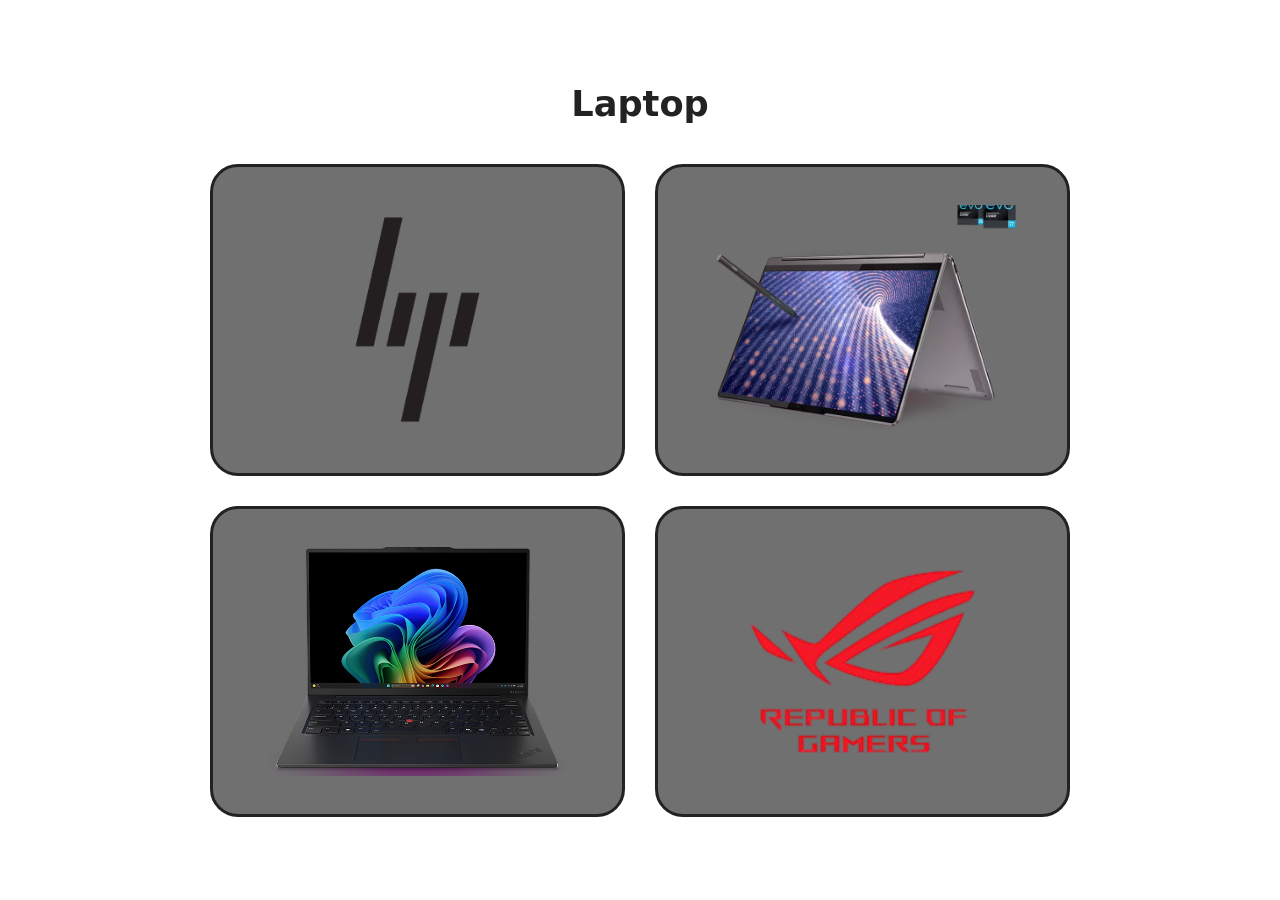
==== index.html @ 281d0527 "Changed the name of the file for home page from "Main.html" to "index.html"" ====
<!DOCTYPE html>
<html lang="en">
<head>
    <meta charset="UTF-8">
    <meta name="viewport" content="width=device-width, initial-scale=1.0">
    <title>Laptop Options</title>
    <link rel="stylesheet" href="style.css">
</head>
<body>

    <div class="container">
        <h1>Laptop</h1>
        
        <div class="grid">
            <a href="everyday-laptop.html" class="card">
                <img src="hp.png" alt="Option 1">
            </a>
            
            <a href="2-in-1-laptops.html" class="card">
                <img src="lenovo.avif" alt="Option 2">
            </a>
            
            <a href="ultrabook.html" class="card">
                <img src="thinking.png" alt="Option 3">
            </a>
            
            <a href="gaming-laptop.html" class="card">
                <img src="asus.png" alt="Option 4">
            </a>
        </div>
    </div>

</body>
</html>
---- style.css ----
* {
    box-sizing: border-box;
    margin: 0;
    padding: 0;
}

body {
    display: flex;
    justify-content: center;
    align-items: center;
    min-height: 100vh;
    background-color: #ffffff;
    font-family: system-ui, -apple-system, BlinkMacSystemFont, 'Segoe UI', Roboto, sans-serif;
    background-color: rgb(255, 251, 247)
    margin: 0;
    ;
}

.container {
    text-align: center;
    max-width: 900px;
    width: 90%;
    padding: 20px;
}

h1 {
    font-size: 2.2rem;
    font-weight: 700;
    color: #222222;
    margin-bottom: 40px;
}

.grid {
    display: grid;
    grid-template-columns: repeat(2, 1fr);
    align-items: center;
    justify-items: center;
    gap: 30px;
}

.card {
    display: flex;
    aspect-ratio: 4 / 3;
    justify-content: center;
    align-items: center;
    border: 3px solid #222222;
    border-radius: 28px;
    overflow: hidden;
    background-color: #707070;
    transition: transform 0.2s ease, box-shadow 0.2s ease;
}

.card img {
    width: 75%;
    height: 75%;
    object-fit: cover;
    display: block;
    align-items: center;
    
}

.card:hover {
    transform: translateY(-4px);
    box-shadow: 0 8px 20px rgba(0, 0, 0, 0.12);
}
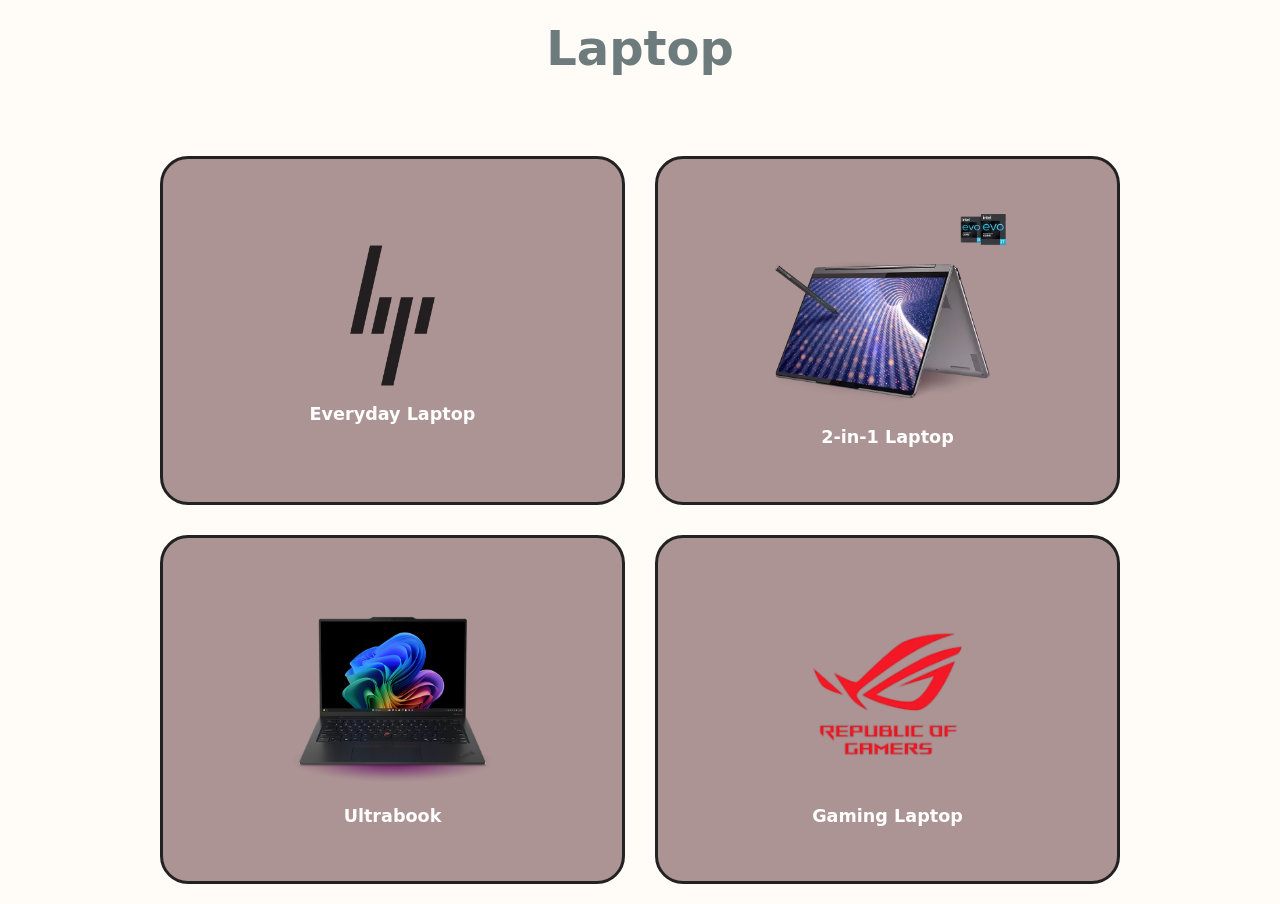
==== commit c1f45531: "Added a folder where you can see the feedback from three people" ====
--- a/index.html
+++ b/index.html
@@ -14,18 +14,22 @@
         <div class="grid">
             <a href="everyday-laptop.html" class="card">
                 <img src="hp.png" alt="Option 1">
+                <span>Everyday Laptop</span>
             </a>
             
             <a href="2-in-1-laptops.html" class="card">
                 <img src="lenovo.avif" alt="Option 2">
+                <span>2-in-1 Laptop</span>
             </a>
             
             <a href="ultrabook.html" class="card">
                 <img src="thinking.png" alt="Option 3">
+                <span>Ultrabook</span>
             </a>
             
             <a href="gaming-laptop.html" class="card">
                 <img src="asus.png" alt="Option 4">
+                <span>Gaming Laptop</span>
             </a>
         </div>
     </div>
--- a/style.css
+++ b/style.css
@@ -9,25 +9,23 @@
     justify-content: center;
     align-items: center;
     min-height: 100vh;
-    background-color: #ffffff;
+    background-color: rgb(255, 251, 247);
     font-family: system-ui, -apple-system, BlinkMacSystemFont, 'Segoe UI', Roboto, sans-serif;
-    background-color: rgb(255, 251, 247)
-    margin: 0;
-    ;
+
 }
 
 .container {
     text-align: center;
-    max-width: 900px;
+    max-width: 1000px;
     width: 90%;
     padding: 20px;
 }
 
 h1 {
-    font-size: 2.2rem;
+    font-size: 3rem;
     font-weight: 700;
-    color: #222222;
-    margin-bottom: 40px;
+    color: #6e7b7c;
+    margin-bottom: 80px;
 }
 
 .grid {
@@ -39,27 +37,38 @@
 }
 
 .card {
+    width: 100%;
     display: flex;
-    aspect-ratio: 4 / 3;
+    flex-direction: column;
     justify-content: center;
     align-items: center;
+    aspect-ratio: 4 / 3;
     border: 3px solid #222222;
     border-radius: 28px;
     overflow: hidden;
-    background-color: #707070;
+    background-color: #ac9494;
+    text-decoration: none;
+    padding: 15px;
     transition: transform 0.2s ease, box-shadow 0.2s ease;
 }
 
 .card img {
-    width: 75%;
-    height: 75%;
-    object-fit: cover;
+    width: 65%;
+    height: auto;
+    max-height: 65%;
+    object-fit: contain;
     display: block;
-    align-items: center;
-    
+}
+
+.card span {
+    margin-top: 10px;
+    color: #ffffff;
+    font-size: 1.1rem;
+    font-weight: 600;
+    text-align: center;
 }
 
 .card:hover {
     transform: translateY(-4px);
     box-shadow: 0 8px 20px rgba(0, 0, 0, 0.12);
-}
+}
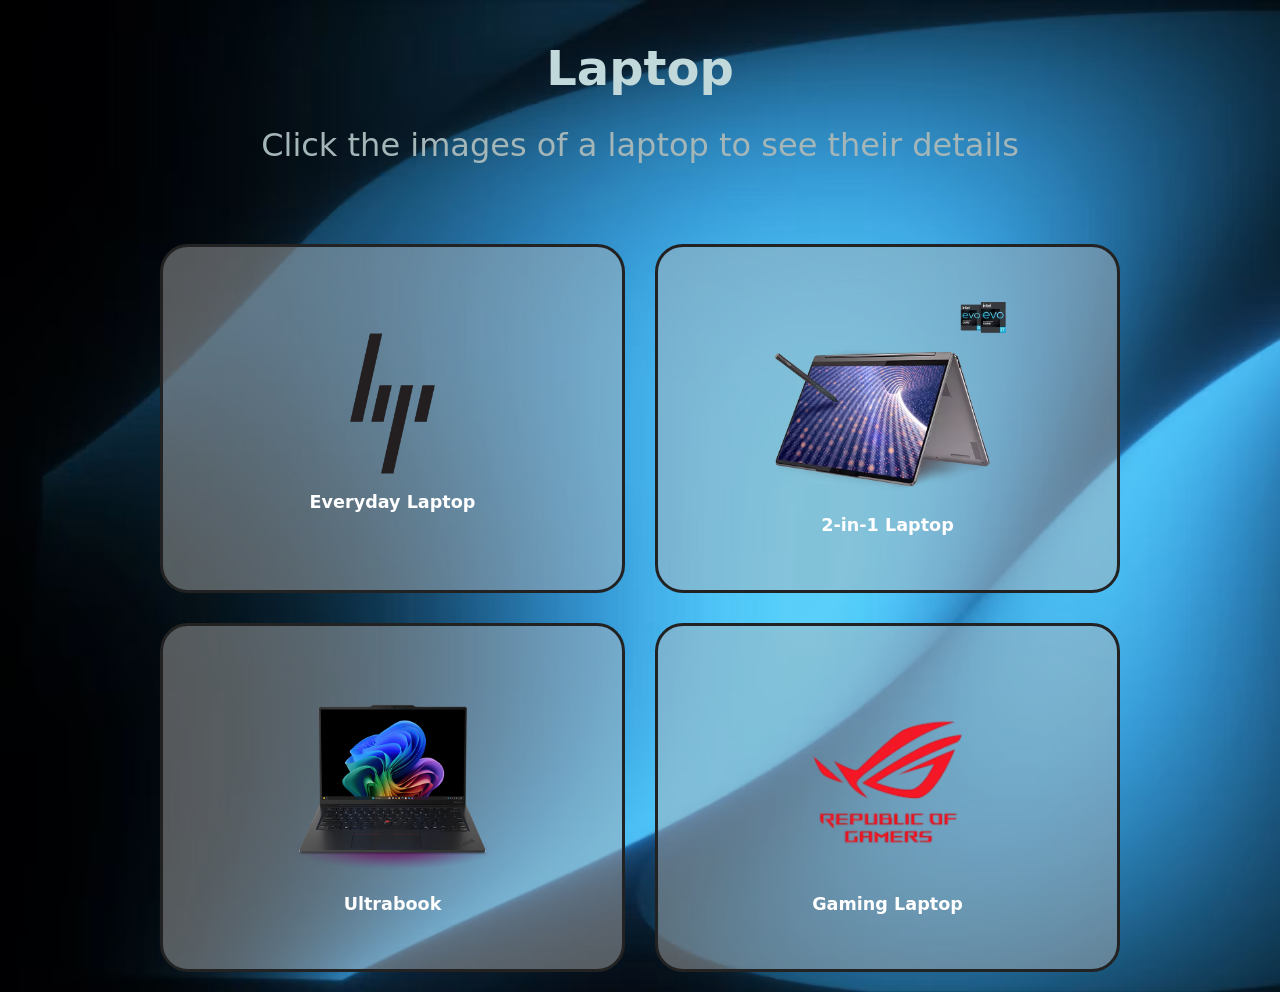
==== commit 56552d24: "Changed the color of the Headings so its easier to read them and added a smaller heading on the home" ====
--- a/index.html
+++ b/index.html
@@ -10,6 +10,7 @@
 
     <div class="container">
         <h1>Laptop</h1>
+        <h2>Click the images of a laptop to see their details</h2>
         
         <div class="grid">
             <a href="everyday-laptop.html" class="card">
--- a/style.css
+++ b/style.css
@@ -11,7 +11,8 @@
     min-height: 100vh;
     background-color: rgb(255, 251, 247);
     font-family: system-ui, -apple-system, BlinkMacSystemFont, 'Segoe UI', Roboto, sans-serif;
-
+    background-image: url('black\ and\ blue.avif');
+    background-size: cover;
 }
 
 .container {
@@ -24,7 +25,15 @@
 h1 {
     font-size: 3rem;
     font-weight: 700;
-    color: #6e7b7c;
+    color: #c2d9db;
+    margin-bottom: 30px;
+    margin-top: 20px;
+}
+
+h2 {
+    font-size: 2rem;
+    font-weight: 400;
+    color: #a4b6b8;
     margin-bottom: 80px;
 }
 
@@ -46,7 +55,7 @@
     border: 3px solid #222222;
     border-radius: 28px;
     overflow: hidden;
-    background-color: #ac9494;
+    background-color: #b4b4b477;
     text-decoration: none;
     padding: 15px;
     transition: transform 0.2s ease, box-shadow 0.2s ease;
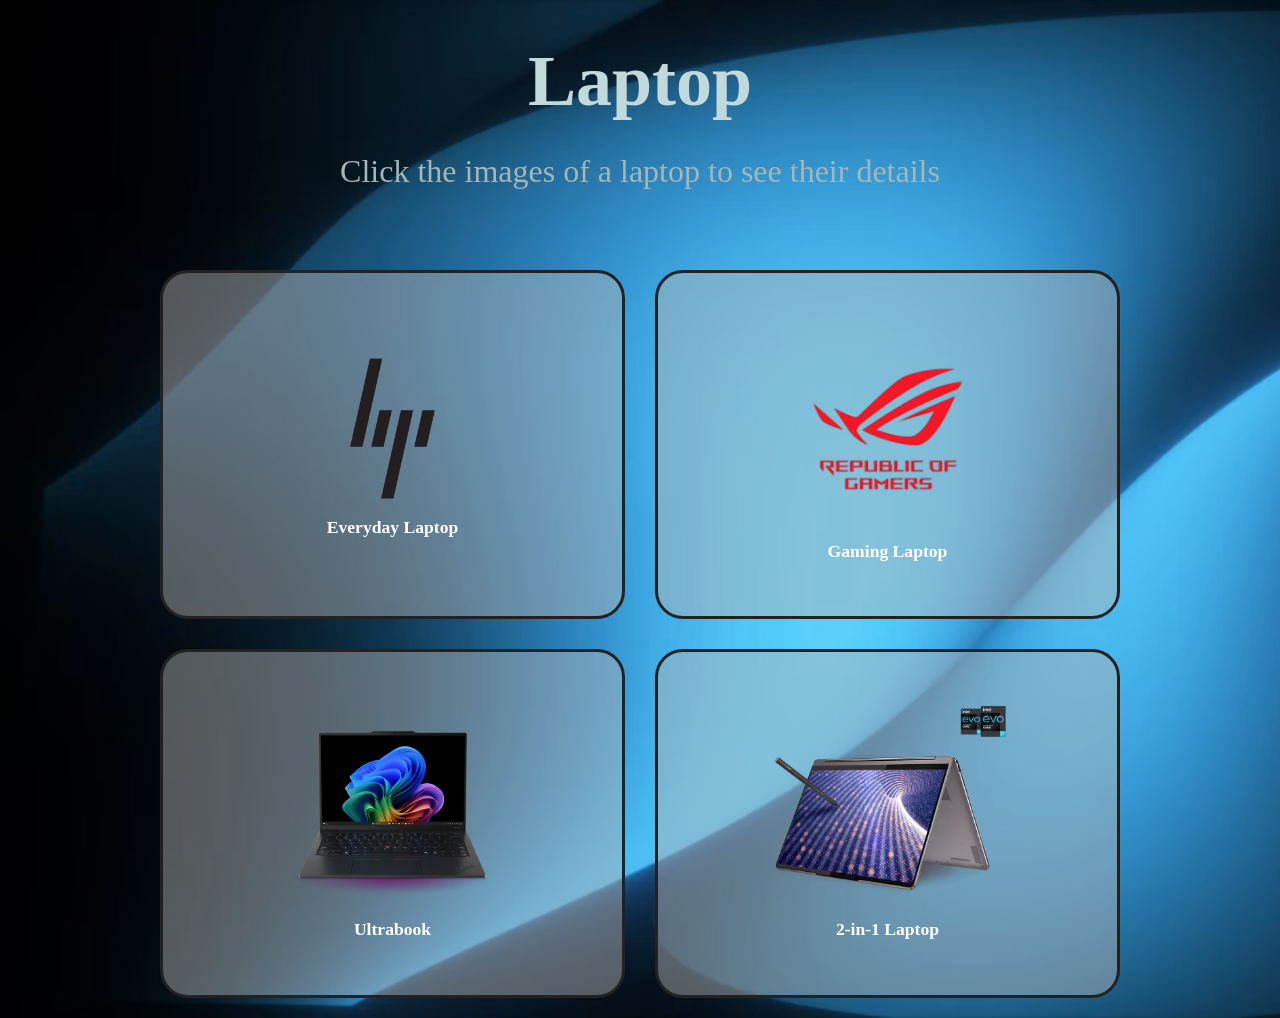
==== commit d5541f4d: "Arranged all Laptops in the alphabetical order to make it easier for the users to navigate" ====
--- a/index.html
+++ b/index.html
@@ -18,20 +18,21 @@
                 <span>Everyday Laptop</span>
             </a>
             
-            <a href="2-in-1-laptops.html" class="card">
-                <img src="lenovo.avif" alt="Option 2">
-                <span>2-in-1 Laptop</span>
+            <a href="gaming-laptop.html" class="card">
+                <img src="asus.png" alt="Option 4">
+                <span>Gaming Laptop</span>
             </a>
-            
+
             <a href="ultrabook.html" class="card">
                 <img src="thinking.png" alt="Option 3">
                 <span>Ultrabook</span>
             </a>
-            
-            <a href="gaming-laptop.html" class="card">
-                <img src="asus.png" alt="Option 4">
-                <span>Gaming Laptop</span>
+
+             <a href="2-in-1-laptops.html" class="card">
+                <img src="lenovo.avif" alt="Option 2">
+                <span>2-in-1 Laptop</span>
             </a>
+
         </div>
     </div>
 
--- a/style.css
+++ b/style.css
@@ -2,6 +2,7 @@
     box-sizing: border-box;
     margin: 0;
     padding: 0;
+      font-family: 'Comic Sans MS', 'Comic Sans', cursive;
 }
 
 body {
@@ -23,7 +24,7 @@
 }
 
 h1 {
-    font-size: 3rem;
+    font-size: 4.5rem;
     font-weight: 700;
     color: #c2d9db;
     margin-bottom: 30px;
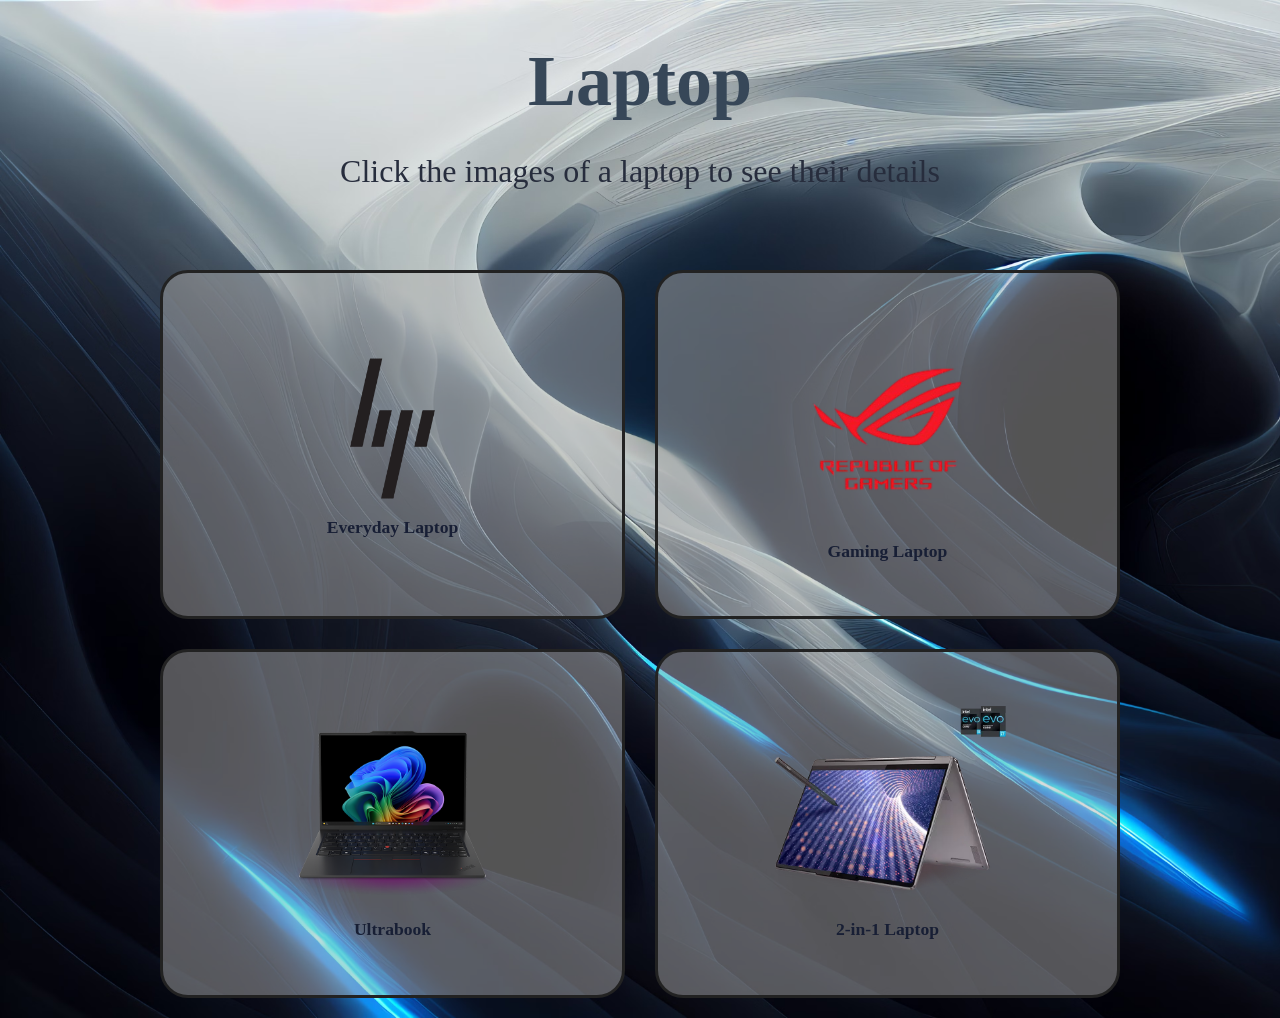
==== commit 1d8eefaa: "Organised the code by putting the images in a different folder" ====
--- a/index.html
+++ b/index.html
@@ -14,22 +14,22 @@
         
         <div class="grid">
             <a href="everyday-laptop.html" class="card">
-                <img src="hp.png" alt="Option 1">
+                <img src="./images/hp.png" alt="Option 1">
                 <span>Everyday Laptop</span>
             </a>
             
             <a href="gaming-laptop.html" class="card">
-                <img src="asus.png" alt="Option 4">
+                <img src="./images/asus.png" alt="Option 4">
                 <span>Gaming Laptop</span>
             </a>
 
             <a href="ultrabook.html" class="card">
-                <img src="thinking.png" alt="Option 3">
+                <img src="./images/thinking.png" alt="Option 3">
                 <span>Ultrabook</span>
             </a>
 
              <a href="2-in-1-laptops.html" class="card">
-                <img src="lenovo.avif" alt="Option 2">
+                <img src="./images/lenovo.avif" alt="Option 2">
                 <span>2-in-1 Laptop</span>
             </a>
 
--- a/style.css
+++ b/style.css
@@ -12,7 +12,7 @@
     min-height: 100vh;
     background-color: rgb(255, 251, 247);
     font-family: system-ui, -apple-system, BlinkMacSystemFont, 'Segoe UI', Roboto, sans-serif;
-    background-image: url('black\ and\ blue.avif');
+    background-image: url('./images/pexels-photo-13664517.avif');
     background-size: cover;
 }
 
@@ -26,7 +26,7 @@
 h1 {
     font-size: 4.5rem;
     font-weight: 700;
-    color: #c2d9db;
+    color: #374758;
     margin-bottom: 30px;
     margin-top: 20px;
 }
@@ -34,7 +34,7 @@
 h2 {
     font-size: 2rem;
     font-weight: 400;
-    color: #a4b6b8;
+    color: #272d3d;
     margin-bottom: 80px;
 }
 
@@ -72,7 +72,7 @@
 
 .card span {
     margin-top: 10px;
-    color: #ffffff;
+    color: #181f35;
     font-size: 1.1rem;
     font-weight: 600;
     text-align: center;
